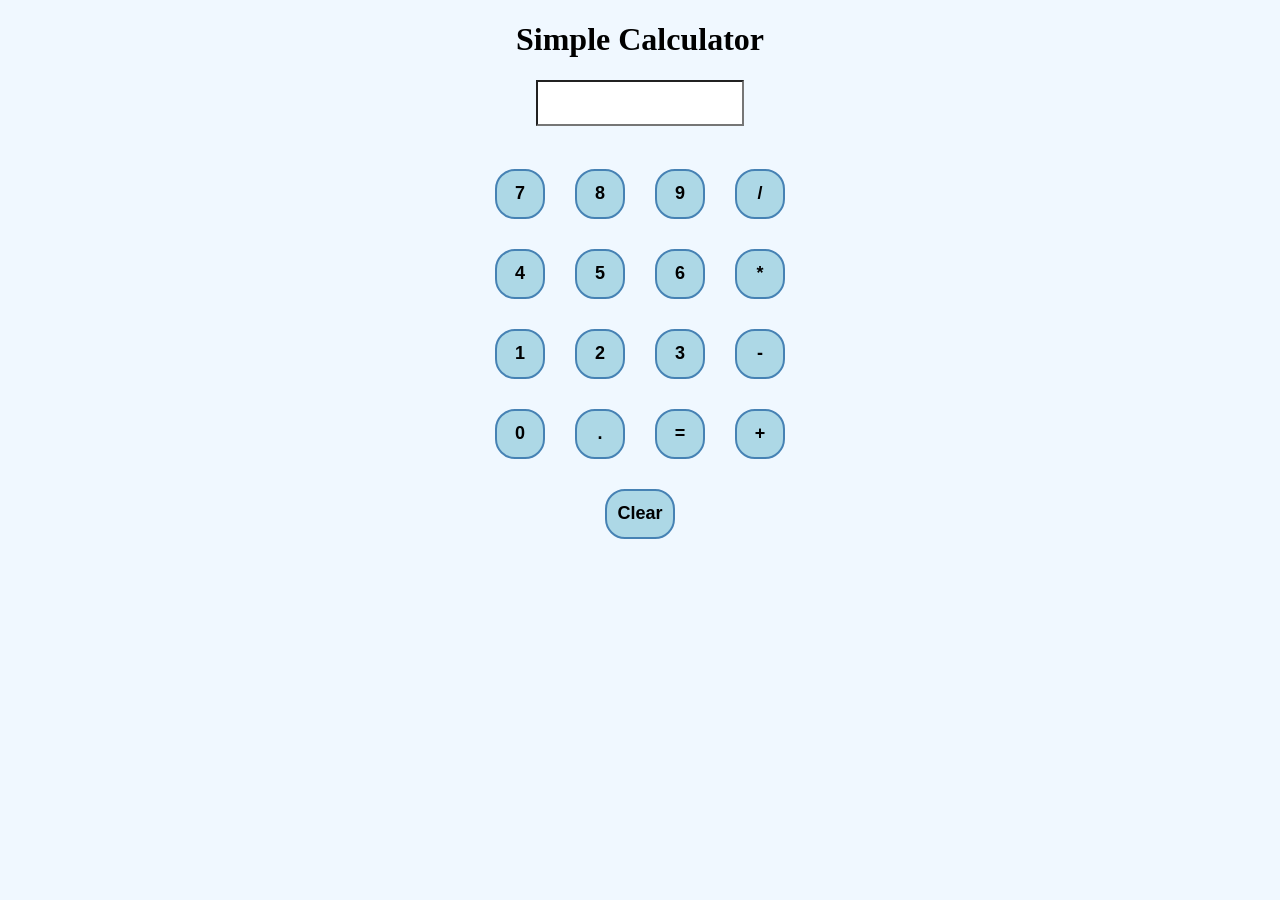
==== Html-Css-Js/Calculator/index.html @ 0576a45d "add: Calculator and Age-calculator" ====
<!DOCTYPE html>
<html lang="en">
<head>
    <meta charset="UTF-8">
    <meta name="viewport" content="width=device-width, initial-scale=1.0">
    <title>Simple Calculator</title>
    <link rel="stylesheet" href="style.css">
</head>
<body>
    <h1>Simple Calculator</h1>
    <input type="text" id="display">
    <br><br>
    <table>
        <tr>
            <td><button>7</button></td>
            <td><button>8</button></td>
            <td><button>9</button></td>
            <td><button>/</button></td>

        </tr>
        <tr>
            <td><button>4</button></td>
            <td><button>5</button></td>
            <td><button>6</button></td>
            <td><button>*</button></td>
        </tr>
        <tr>
            <td><button>1</button></td>
            <td><button>2</button></td>
            <td><button>3</button></td>
            <td><button>-</button></td>
        </tr>
        <tr>
            <td><button>0</button></td>
            <td><button>.</button></td>
            <td><button>=</button></td>
            <td><button>+</button></td>
        </tr>
        <tr>
            <td colspan="4"><button id="clear-btn">Clear</button></td>
        </tr>
    </table>
</body>
       
</body>
</html>
---- Html-Css-Js/Calculator/style.css ----
/* Style the body to center the content */
body {
    text-align: center;
    margin: 20px;
    background-color: #f0f8ff;
}

/* Style the heading */
h1 {
    background-color: #f0f8ff;
}





/* Style the display input */
#display {
    width: 200px;
    height: 40px;
    font-size: 20px;
    text-align: right;
    margin-bottom: 10px;
    background-color: #ffffff;
}

/* Style the table */
table {
    background-color: #e0f0ff;
    margin: 0 auto;
    border-collapse: collapse;
}


/* Style the table cells */
td {
    padding: 15px;
    background-color: #f0f8ff;
}

/* Style the buttons */
button {
    width: 50px;
    height: 50px;
    font-size: 18px;
    background-color: #add8e6;
    border: 2px solid #4682b4;
    cursor: pointer;
    border-radius: 20px;
    font-weight: bold;
}

#clear-btn{
    width: 70px;
}
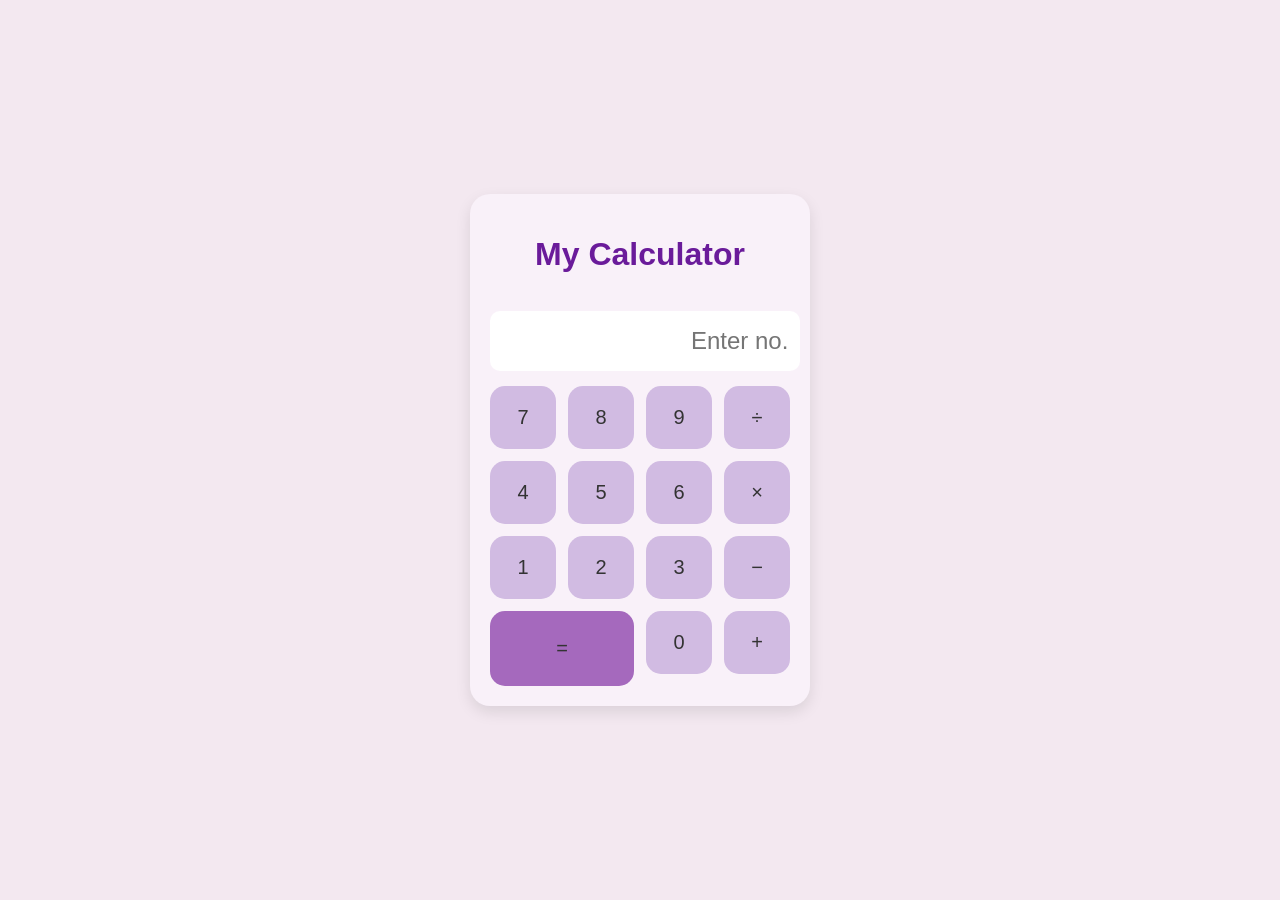
==== commit f12fb74a: "login" ====
--- a/Html-Css-Js/Calculator/index.html
+++ b/Html-Css-Js/Calculator/index.html
@@ -1,46 +1,34 @@
 <!DOCTYPE html>
-<html lang="en">
+<html>
 <head>
-    <meta charset="UTF-8">
-    <meta name="viewport" content="width=device-width, initial-scale=1.0">
-    <title>Simple Calculator</title>
+    <title> My Calculator</title>
     <link rel="stylesheet" href="style.css">
 </head>
 <body>
-    <h1>Simple Calculator</h1>
-    <input type="text" id="display">
-    <br><br>
-    <table>
-        <tr>
-            <td><button>7</button></td>
-            <td><button>8</button></td>
-            <td><button>9</button></td>
-            <td><button>/</button></td>
 
-        </tr>
-        <tr>
-            <td><button>4</button></td>
-            <td><button>5</button></td>
-            <td><button>6</button></td>
-            <td><button>*</button></td>
-        </tr>
-        <tr>
-            <td><button>1</button></td>
-            <td><button>2</button></td>
-            <td><button>3</button></td>
-            <td><button>-</button></td>
-        </tr>
-        <tr>
-            <td><button>0</button></td>
-            <td><button>.</button></td>
-            <td><button>=</button></td>
-            <td><button>+</button></td>
-        </tr>
-        <tr>
-            <td colspan="4"><button id="clear-btn">Clear</button></td>
-        </tr>
-    </table>
-</body>
-       
+<div class="calculator">
+<h1 > My Calculator </h1> <br>
+    <input type="text" class="display" placeholder="Enter no. ">
+    <div class="buttons">
+        <button>7</button>
+        <button>8</button>
+        <button>9</button>
+        <button>÷</button>
+
+        <button>4</button>
+        <button>5</button>
+        <button>6</button>
+        <button>×</button>
+
+        <button>1</button>
+        <button>2</button>
+        <button>3</button>
+        <button>−</button>
+
+        <button class="btn">=</button>
+        <button>0</button>
+        <button>+</button>
+    </div>
+
 </body>
 </html>
--- a/Html-Css-Js/Calculator/style.css
+++ b/Html-Css-Js/Calculator/style.css
@@ -1,57 +1,68 @@
-
-
-/* Style the body to center the content */
 body {
-    text-align: center;
-    margin: 20px;
-    background-color: #f0f8ff;
+    background-color: #f3e8f0; 
+    font-family: Arial, sans-serif;
+    display: flex;
+    justify-content: center;
+    align-items: center;
+    height: 100vh;
+    margin: 0;
 }
 
-/* Style the heading */
-h1 {
-    background-color: #f0f8ff;
+h1  {
+    color: #6a1b9a;
+    text-align: center;
+    margin-bottom: 20px;
 }
 
-
-
-
-
-/* Style the display input */
-#display {
-    width: 200px;
-    height: 40px;
-    font-size: 20px;
-    text-align: right;
-    margin-bottom: 10px;
-    background-color: #ffffff;
+.calculator {
+    background-color:  #f9f1f9; 
+    width: 300px;
+    border-radius: 20px;
+    padding: 20px;
+    box-shadow: 0 6px 15px rgba(0, 0, 0, 0.1);
 }
 
-/* Style the table */
-table {
-    background-color: #e0f0ff;
-    margin: 0 auto;
-    border-collapse: collapse;
+.display {
+    width: 100%;
+    height: 50px;
+    margin-bottom: 15px;
+    font-size: 24px;
+    text-align: right;
+    padding: 5px;
+    border: none;
+    background-color: #ffffff;
+    border-radius: 10px;
+    color: #333;
 }
 
-
-/* Style the table cells */
-td {
-    padding: 15px;
-    background-color: #f0f8ff;
+.buttons {
+    display: grid;
+    grid-template-columns: repeat(4, 1fr);
+    gap: 12px;
 }
 
-/* Style the buttons */
 button {
-    width: 50px;
-    height: 50px;
-    font-size: 18px;
-    background-color: #add8e6;
-    border: 2px solid #4682b4;
+    padding: 20px ;
+    font-size: 20px;
+    border: none;
+    border-radius: 15px; 
+    background-color: #d1bbe2;
+    color: #333;
     cursor: pointer;
-    border-radius: 20px;
-    font-weight: bold;
+    transition: background-color 0.2s;
 }
 
-#clear-btn{
-    width: 70px;
+.btn {
+    background-color: #a569bd; 
+    grid-column: span 2;
+    grid-row: span 2;
+
+}
+
+button:hover {
+    background-color: #c3a7d3; 
+}
+
+button:active {
+    background-color: #ad87ca 
 }
